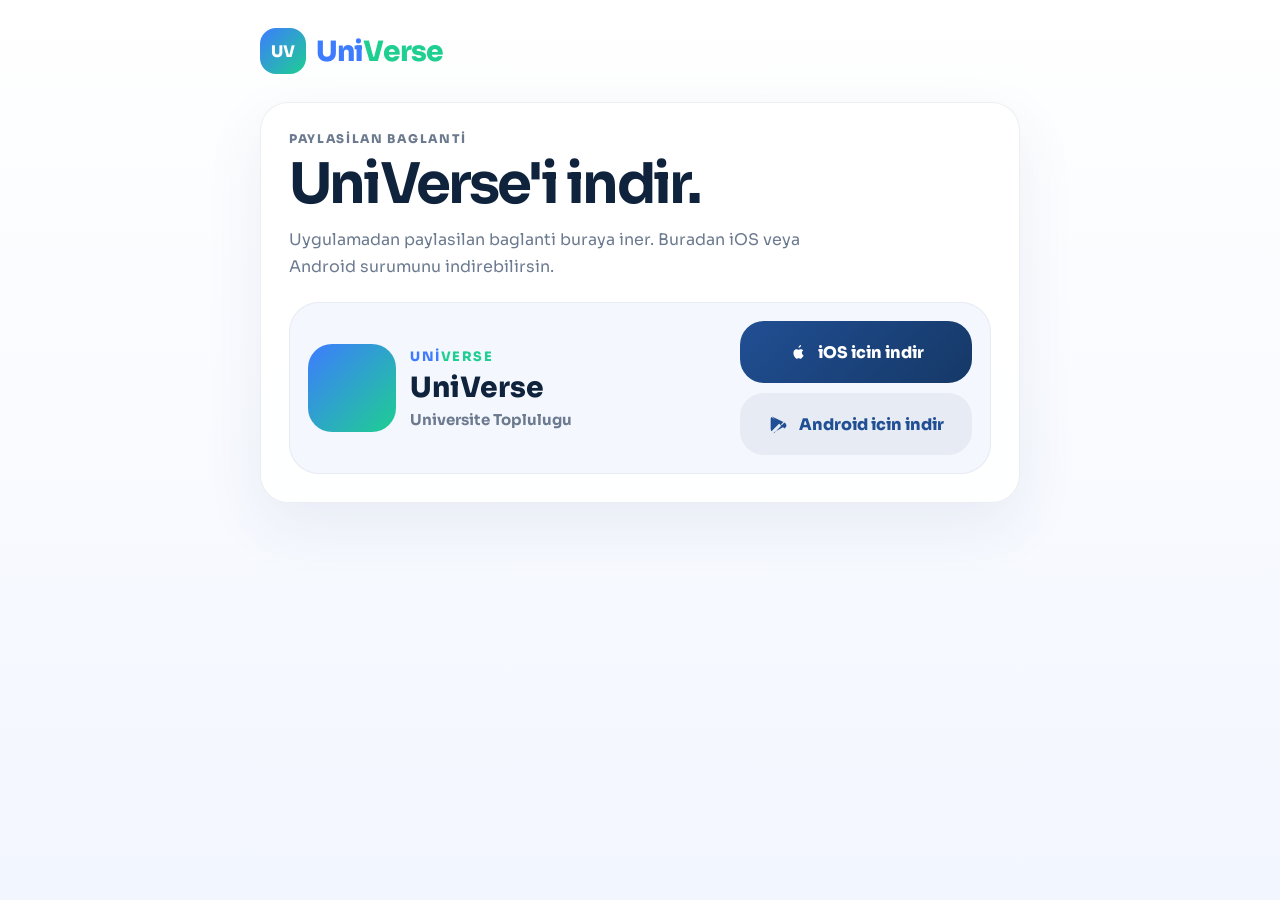
==== download/index.html @ cd4c3326 "Add download landing page" ====
<!DOCTYPE html>
<html lang="tr">
  <head>
    <meta charset="UTF-8" />
    <meta name="viewport" content="width=device-width, initial-scale=1.0" />
    <title>UniVerse | iOS ve Android</title>
    <meta
      name="description"
      content="UniVerse iOS ve Android indirme sayfasi. Uygulamadan paylasilan sabit baglanti bu sayfaya iner."
    />
    <meta property="og:title" content="UniVerse | Universite Toplulugu" />
    <meta
      property="og:description"
      content="UniVerse iOS veya Android surumunu indir."
    />
    <meta property="og:type" content="website" />
    <meta property="og:url" content="https://cayankuzu.github.io/uniVerse_web/download/" />
    <link rel="preconnect" href="https://fonts.googleapis.com" />
    <link rel="preconnect" href="https://fonts.gstatic.com" crossorigin />
    <link
      href="https://fonts.googleapis.com/css2?family=Sora:wght@400;500;600;700;800&display=swap"
      rel="stylesheet"
    />
    <style>
      :root {
        --blue: #3d7cff;
        --green: #1ecf91;
        --ink: #10233d;
        --muted: #6c7a8f;
        --line: rgba(19, 39, 68, 0.08);
        --card: #f4f7fd;
        --bg: linear-gradient(180deg, #ffffff 0%, #f2f6ff 100%);
      }

      * {
        box-sizing: border-box;
      }

      body {
        margin: 0;
        min-height: 100vh;
        font-family: "Sora", sans-serif;
        color: var(--ink);
        background: var(--bg);
      }

      .shell {
        width: min(calc(100% - 32px), 760px);
        margin: 0 auto;
        padding: 28px 0 48px;
      }

      .brand {
        display: inline-flex;
        align-items: center;
        gap: 10px;
        margin-bottom: 28px;
        color: inherit;
        text-decoration: none;
      }

      .brand-badge {
        width: 46px;
        height: 46px;
        border-radius: 16px;
        background: linear-gradient(135deg, var(--blue), var(--green));
        color: #fff;
        display: grid;
        place-items: center;
        font-weight: 800;
      }

      .brand-text {
        font-size: 28px;
        font-weight: 800;
        letter-spacing: -0.03em;
      }

      .brand-text .uni {
        color: var(--blue);
      }

      .brand-text .verse {
        color: var(--green);
      }

      .hero {
        display: grid;
        gap: 22px;
      }

      .panel {
        border-radius: 28px;
        background: rgba(255, 255, 255, 0.84);
        border: 1px solid var(--line);
        box-shadow: 0 22px 60px rgba(36, 67, 119, 0.08);
      }

      .intro {
        padding: 28px;
      }

      .eyebrow {
        margin: 0 0 10px;
        font-size: 12px;
        font-weight: 800;
        letter-spacing: 0.14em;
        text-transform: uppercase;
        color: var(--muted);
      }

      h1 {
        margin: 0;
        font-size: clamp(34px, 7vw, 56px);
        line-height: 1;
        letter-spacing: -0.05em;
      }

      .lead {
        margin: 14px 0 0;
        max-width: 34rem;
        color: var(--muted);
        line-height: 1.7;
      }

      .link-card {
        margin-top: 22px;
        display: flex;
        align-items: center;
        gap: 14px;
        padding: 18px;
        border-radius: 30px;
        background: var(--card);
        border: 1px solid rgba(19, 39, 68, 0.06);
      }

      .cover {
        width: 88px;
        height: 88px;
        border-radius: 24px;
        background: linear-gradient(135deg, var(--blue), var(--green));
        flex: 0 0 auto;
      }

      .card-copy {
        flex: 1;
        min-width: 0;
      }

      .card-brand {
        margin: 0 0 8px;
        font-size: 13px;
        font-weight: 800;
        letter-spacing: 0.12em;
        text-transform: uppercase;
      }

      .card-brand .uni {
        color: var(--blue);
      }

      .card-brand .verse {
        color: var(--green);
      }

      .card-title {
        margin: 0;
        font-size: 28px;
        font-weight: 800;
        line-height: 1.05;
        overflow: hidden;
        text-overflow: ellipsis;
        white-space: nowrap;
      }

      .card-subtitle {
        margin: 8px 0 0;
        color: var(--muted);
        font-size: 15px;
        font-weight: 700;
        overflow: hidden;
        text-overflow: ellipsis;
        white-space: nowrap;
      }

      .card-actions {
        flex: 0 0 232px;
        display: grid;
        gap: 10px;
      }

      .card-cta {
        display: inline-flex;
        align-items: center;
        justify-content: center;
        gap: 10px;
        min-height: 62px;
        padding: 18px 22px;
        border-radius: 24px;
        background: linear-gradient(135deg, #214f94, #153866);
        color: #fff;
        font-size: 16px;
        font-weight: 800;
        text-decoration: none;
      }

      .card-cta.card-cta-secondary {
        background: #e7ebf3;
        color: #214f94;
      }

      .cta-icon {
        width: 20px;
        height: 20px;
        flex: 0 0 auto;
      }

      @media (max-width: 680px) {
        .shell {
          width: min(calc(100% - 20px), 760px);
          padding-top: 20px;
        }

        .intro {
          padding: 22px;
        }

        .link-card {
          flex-wrap: wrap;
        }

        .card-actions {
          width: 100%;
          flex-basis: 100%;
        }

        .card-cta {
          width: 100%;
          text-align: center;
        }
      }

      @media (max-width: 420px) {
        .intro {
          padding: 18px;
        }

        .link-card {
          padding: 16px;
        }

        .brand-text {
          font-size: 24px;
        }

        h1 {
          font-size: clamp(30px, 10vw, 44px);
        }

        .lead {
          font-size: 15px;
        }

        .card-title {
          font-size: 24px;
        }
      }
    </style>
  </head>
  <body>
    <main class="shell">
      <a class="brand" href="../index.html" aria-label="UniVerse ana sayfa">
        <span class="brand-badge">UV</span>
        <span class="brand-text"><span class="uni">Uni</span><span class="verse">Verse</span></span>
      </a>

      <section class="hero">
        <article class="panel intro">
          <p class="eyebrow">Paylasilan baglanti</p>
          <h1>UniVerse'i indir.</h1>
          <p class="lead">
            Uygulamadan paylasilan baglanti buraya iner. Buradan iOS veya Android
            surumunu indirebilirsin.
          </p>

          <div class="link-card">
            <div class="cover" aria-hidden="true"></div>
            <div class="card-copy">
              <p class="card-brand"><span class="uni">Uni</span><span class="verse">Verse</span></p>
              <h2 class="card-title">UniVerse</h2>
              <p class="card-subtitle">Universite Toplulugu</p>
            </div>
            <div class="card-actions">
              <a
                class="card-cta"
                href="https://apps.apple.com/us/app/universe-app/id6761912452?uo=4"
                target="_blank"
                rel="noreferrer"
              >
                <svg class="cta-icon" viewBox="0 0 24 24" aria-hidden="true">
                  <path
                    fill="currentColor"
                    d="M16.64 13.02c.02 2.21 1.95 2.95 1.97 2.96-.02.05-.31 1.08-1.03 2.14-.62.91-1.28 1.82-2.29 1.84-1 .02-1.32-.59-2.46-.59s-1.5.57-2.43.61c-.97.04-1.71-.98-2.34-1.89-1.28-1.85-2.25-5.22-.94-7.49.65-1.13 1.82-1.85 3.09-1.87.96-.02 1.87.65 2.46.65.59 0 1.7-.8 2.86-.68.49.02 1.86.2 2.74 1.5-.07.04-1.64.95-1.63 2.82ZM14.87 5.94c.52-.63.88-1.51.78-2.39-.75.03-1.66.5-2.2 1.13-.48.56-.9 1.45-.79 2.3.84.06 1.68-.43 2.21-1.04Z"
                  />
                </svg>
                <span>iOS icin indir</span>
              </a>
              <a
                class="card-cta card-cta-secondary"
                href="https://play.google.com/store/apps/details?id=com.ogrencisosyalagi.app"
                target="_blank"
                rel="noreferrer"
              >
                <svg class="cta-icon" viewBox="0 0 24 24" aria-hidden="true">
                  <path
                    fill="currentColor"
                    d="M3.61 2.99 13.8 13.18l3.51-3.51L3.61 2.99Zm14.84 7.33-3.48 3.48 3.48 3.48c1.44-.79 2.43-1.98 2.43-3.48 0-1.5-.99-2.69-2.43-3.48ZM2.99 3.61A3.42 3.42 0 0 0 2 6v12c0 1.01.39 1.92 1.03 2.61l9.87-9.87L2.99 3.61Zm11.18 11.18-9.88 9.88A3.39 3.39 0 0 0 6 22l11.26-6.5-3.09-3.09Z"
                  />
                </svg>
                <span>Android icin indir</span>
              </a>
            </div>
          </div>
        </article>
      </section>
    </main>
  </body>
</html>
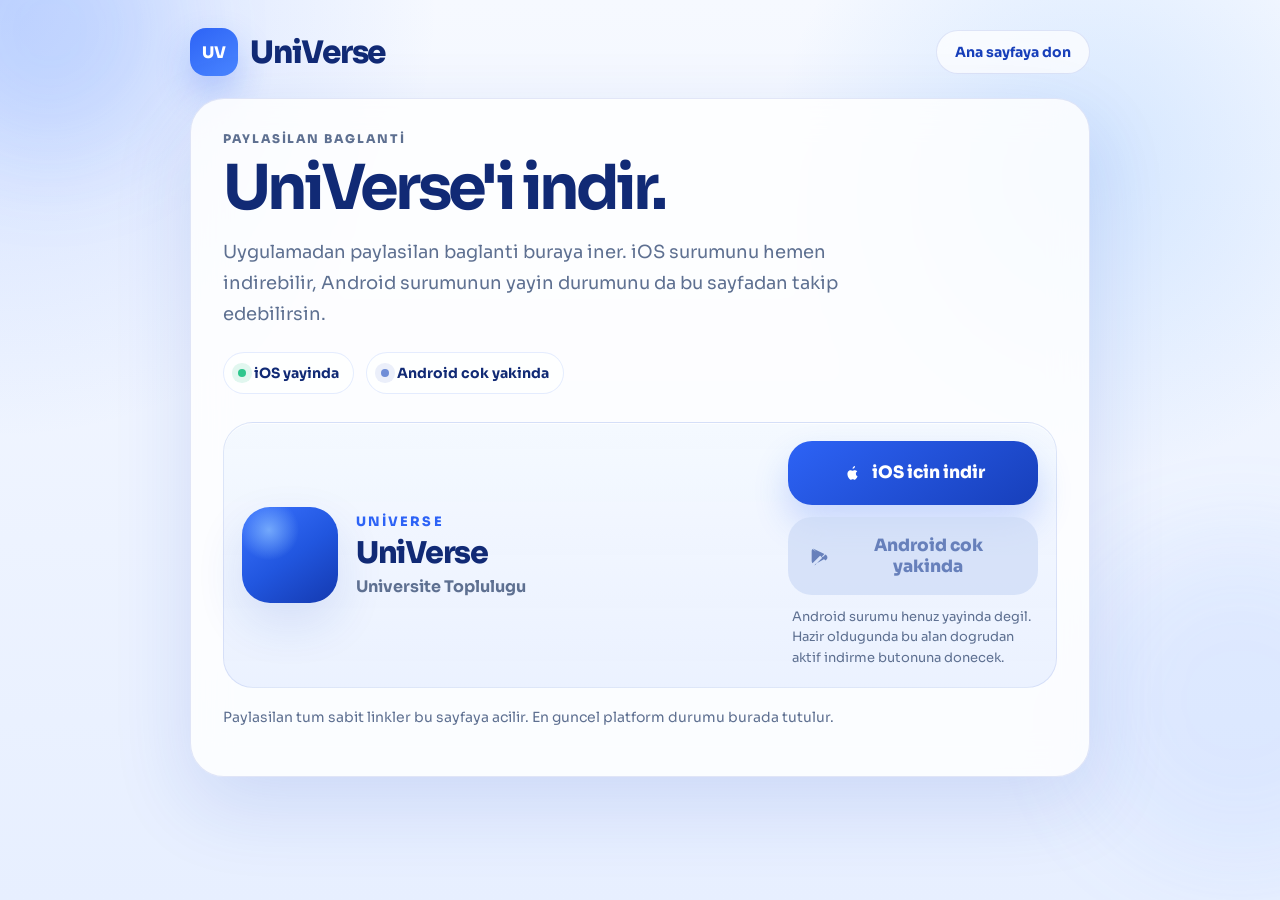
==== commit dfebeef3: "Refresh download page styling" ====
--- a/download/index.html
+++ b/download/index.html
@@ -6,12 +6,12 @@
     <title>UniVerse | iOS ve Android</title>
     <meta
       name="description"
-      content="UniVerse iOS ve Android indirme sayfasi. Uygulamadan paylasilan sabit baglanti bu sayfaya iner."
+      content="UniVerse indirme sayfasi. iOS surumunu hemen indirebilir, Android surumunun yayin bilgisini buradan takip edebilirsin."
     />
     <meta property="og:title" content="UniVerse | Universite Toplulugu" />
     <meta
       property="og:description"
-      content="UniVerse iOS veya Android surumunu indir."
+      content="UniVerse iOS surumu hazir. Android surumu cok yakinda."
     />
     <meta property="og:type" content="website" />
     <meta property="og:url" content="https://cayankuzu.github.io/uniVerse_web/download/" />
@@ -23,13 +23,20 @@
     />
     <style>
       :root {
-        --blue: #3d7cff;
-        --green: #1ecf91;
-        --ink: #10233d;
-        --muted: #6c7a8f;
-        --line: rgba(19, 39, 68, 0.08);
-        --card: #f4f7fd;
-        --bg: linear-gradient(180deg, #ffffff 0%, #f2f6ff 100%);
+        --page-top: #f6f9ff;
+        --page-bottom: #e7efff;
+        --surface: rgba(255, 255, 255, 0.82);
+        --surface-strong: #ffffff;
+        --surface-soft: #eef4ff;
+        --brand: #2d63f6;
+        --brand-strong: #173fba;
+        --brand-deep: #112a75;
+        --brand-soft: #dce8ff;
+        --text: #10244b;
+        --muted: #5e7091;
+        --line: rgba(24, 63, 186, 0.12);
+        --shadow: 0 28px 80px rgba(26, 72, 196, 0.14);
+        --shadow-soft: 0 20px 48px rgba(26, 72, 196, 0.12);
       }
 
       * {
@@ -40,105 +47,198 @@
         margin: 0;
         min-height: 100vh;
         font-family: "Sora", sans-serif;
-        color: var(--ink);
-        background: var(--bg);
+        color: var(--text);
+        background:
+          radial-gradient(circle at top left, rgba(80, 132, 255, 0.22), transparent 28%),
+          radial-gradient(circle at 85% 18%, rgba(120, 180, 255, 0.26), transparent 24%),
+          linear-gradient(180deg, var(--page-top) 0%, var(--page-bottom) 100%);
+      }
+
+      a {
+        color: inherit;
+        text-decoration: none;
+      }
+
+      .ambient {
+        position: fixed;
+        border-radius: 50%;
+        filter: blur(50px);
+        pointer-events: none;
+        opacity: 0.55;
+      }
+
+      .ambient-left {
+        top: -100px;
+        left: -80px;
+        width: 260px;
+        height: 260px;
+        background: rgba(70, 128, 255, 0.28);
+      }
+
+      .ambient-right {
+        right: -120px;
+        bottom: 40px;
+        width: 320px;
+        height: 320px;
+        background: rgba(125, 170, 255, 0.22);
       }
 
       .shell {
-        width: min(calc(100% - 32px), 760px);
+        position: relative;
+        z-index: 1;
+        width: min(calc(100% - 32px), 900px);
         margin: 0 auto;
-        padding: 28px 0 48px;
+        padding: 28px 0 52px;
+      }
+
+      .topbar {
+        display: flex;
+        align-items: center;
+        justify-content: space-between;
+        gap: 16px;
+        margin-bottom: 22px;
       }
 
       .brand {
         display: inline-flex;
         align-items: center;
-        gap: 10px;
-        margin-bottom: 28px;
-        color: inherit;
-        text-decoration: none;
+        gap: 12px;
       }
 
       .brand-badge {
-        width: 46px;
-        height: 46px;
+        width: 48px;
+        height: 48px;
         border-radius: 16px;
-        background: linear-gradient(135deg, var(--blue), var(--green));
-        color: #fff;
         display: grid;
         place-items: center;
-        font-weight: 800;
+        background: linear-gradient(145deg, var(--brand), #4a86ff);
+        color: #ffffff;
+        font-weight: 800;
+        box-shadow: 0 16px 34px rgba(45, 99, 246, 0.28);
       }
 
       .brand-text {
-        font-size: 28px;
-        font-weight: 800;
-        letter-spacing: -0.03em;
-      }
-
-      .brand-text .uni {
-        color: var(--blue);
-      }
-
-      .brand-text .verse {
-        color: var(--green);
+        color: var(--brand-deep);
+        font-size: 31px;
+        font-weight: 800;
+        letter-spacing: -0.04em;
+      }
+
+      .top-link {
+        display: inline-flex;
+        align-items: center;
+        justify-content: center;
+        min-height: 44px;
+        padding: 0 18px;
+        border-radius: 999px;
+        border: 1px solid var(--line);
+        background: rgba(255, 255, 255, 0.72);
+        color: var(--brand-strong);
+        font-size: 14px;
+        font-weight: 700;
+        backdrop-filter: blur(16px);
       }
 
       .hero {
-        display: grid;
-        gap: 22px;
-      }
-
-      .panel {
-        border-radius: 28px;
-        background: rgba(255, 255, 255, 0.84);
         border: 1px solid var(--line);
-        box-shadow: 0 22px 60px rgba(36, 67, 119, 0.08);
-      }
-
-      .intro {
-        padding: 28px;
+        border-radius: 34px;
+        background: var(--surface);
+        box-shadow: var(--shadow);
+        backdrop-filter: blur(18px);
+        overflow: hidden;
+      }
+
+      .hero-body {
+        padding: 32px;
       }
 
       .eyebrow {
-        margin: 0 0 10px;
+        margin: 0 0 12px;
+        color: var(--muted);
         font-size: 12px;
         font-weight: 800;
-        letter-spacing: 0.14em;
+        letter-spacing: 0.16em;
         text-transform: uppercase;
-        color: var(--muted);
       }
 
       h1 {
         margin: 0;
-        font-size: clamp(34px, 7vw, 56px);
-        line-height: 1;
-        letter-spacing: -0.05em;
+        max-width: 10ch;
+        color: var(--brand-deep);
+        font-size: clamp(40px, 7vw, 62px);
+        line-height: 0.98;
+        letter-spacing: -0.06em;
       }
 
       .lead {
-        margin: 14px 0 0;
-        max-width: 34rem;
+        max-width: 40rem;
+        margin: 18px 0 0;
         color: var(--muted);
-        line-height: 1.7;
-      }
-
-      .link-card {
+        font-size: 18px;
+        line-height: 1.72;
+      }
+
+      .pill-row {
+        display: flex;
+        flex-wrap: wrap;
+        gap: 12px;
         margin-top: 22px;
+      }
+
+      .pill {
+        display: inline-flex;
+        align-items: center;
+        gap: 8px;
+        padding: 11px 14px;
+        border: 1px solid rgba(45, 99, 246, 0.12);
+        border-radius: 999px;
+        background: rgba(255, 255, 255, 0.64);
+        color: var(--brand-deep);
+        font-size: 14px;
+        font-weight: 700;
+      }
+
+      .pill-live::before,
+      .pill-soon::before {
+        content: "";
+        width: 8px;
+        height: 8px;
+        border-radius: 50%;
+        flex: 0 0 auto;
+      }
+
+      .pill-live::before {
+        background: #2ec78d;
+        box-shadow: 0 0 0 6px rgba(46, 199, 141, 0.14);
+      }
+
+      .pill-soon::before {
+        background: #6f8dd7;
+        box-shadow: 0 0 0 6px rgba(111, 141, 215, 0.14);
+      }
+
+      .app-card {
         display: flex;
         align-items: center;
-        gap: 14px;
+        gap: 18px;
+        margin-top: 28px;
         padding: 18px;
+        border: 1px solid rgba(23, 63, 186, 0.1);
         border-radius: 30px;
-        background: var(--card);
-        border: 1px solid rgba(19, 39, 68, 0.06);
+        background:
+          linear-gradient(180deg, rgba(245, 249, 255, 0.96), rgba(235, 242, 255, 0.94)),
+          var(--surface-soft);
+        box-shadow: inset 0 1px 0 rgba(255, 255, 255, 0.8);
       }
 
       .cover {
-        width: 88px;
-        height: 88px;
-        border-radius: 24px;
-        background: linear-gradient(135deg, var(--blue), var(--green));
+        width: 96px;
+        height: 96px;
+        border-radius: 28px;
+        background:
+          radial-gradient(circle at 28% 24%, rgba(130, 183, 255, 0.82), transparent 30%),
+          linear-gradient(145deg, #3a72ff 0%, #2156df 52%, #1439af 100%);
+        box-shadow: var(--shadow-soft);
         flex: 0 0 auto;
       }
 
@@ -149,64 +249,60 @@
 
       .card-brand {
         margin: 0 0 8px;
+        color: var(--brand);
         font-size: 13px;
         font-weight: 800;
-        letter-spacing: 0.12em;
+        letter-spacing: 0.16em;
         text-transform: uppercase;
-      }
-
-      .card-brand .uni {
-        color: var(--blue);
-      }
-
-      .card-brand .verse {
-        color: var(--green);
       }
 
       .card-title {
         margin: 0;
-        font-size: 28px;
-        font-weight: 800;
-        line-height: 1.05;
-        overflow: hidden;
-        text-overflow: ellipsis;
-        white-space: nowrap;
+        color: var(--brand-deep);
+        font-size: 30px;
+        font-weight: 800;
+        line-height: 1.02;
+        letter-spacing: -0.05em;
       }
 
       .card-subtitle {
         margin: 8px 0 0;
         color: var(--muted);
-        font-size: 15px;
+        font-size: 16px;
         font-weight: 700;
-        overflow: hidden;
-        text-overflow: ellipsis;
-        white-space: nowrap;
       }
 
       .card-actions {
-        flex: 0 0 232px;
+        flex: 0 0 250px;
         display: grid;
-        gap: 10px;
-      }
-
-      .card-cta {
+        gap: 12px;
+      }
+
+      .card-cta,
+      .card-cta-disabled {
         display: inline-flex;
         align-items: center;
         justify-content: center;
         gap: 10px;
-        min-height: 62px;
+        min-height: 64px;
         padding: 18px 22px;
+        border: 0;
         border-radius: 24px;
-        background: linear-gradient(135deg, #214f94, #153866);
-        color: #fff;
-        font-size: 16px;
-        font-weight: 800;
-        text-decoration: none;
-      }
-
-      .card-cta.card-cta-secondary {
-        background: #e7ebf3;
-        color: #214f94;
+        font-family: inherit;
+        font-size: 17px;
+        font-weight: 800;
+      }
+
+      .card-cta {
+        background: linear-gradient(145deg, var(--brand), var(--brand-strong));
+        color: #ffffff;
+        box-shadow: 0 18px 34px rgba(45, 99, 246, 0.22);
+      }
+
+      .card-cta-disabled {
+        background: rgba(207, 220, 247, 0.74);
+        color: #6780bb;
+        cursor: not-allowed;
       }
 
       .cta-icon {
@@ -215,17 +311,44 @@
         flex: 0 0 auto;
       }
 
-      @media (max-width: 680px) {
+      .action-note {
+        margin: 0;
+        padding: 0 4px;
+        color: var(--muted);
+        font-size: 13px;
+        line-height: 1.6;
+      }
+
+      .footer-note {
+        margin-top: 18px;
+        color: var(--muted);
+        font-size: 14px;
+        line-height: 1.7;
+      }
+
+      @media (max-width: 760px) {
         .shell {
-          width: min(calc(100% - 20px), 760px);
+          width: min(calc(100% - 20px), 900px);
           padding-top: 20px;
         }
 
-        .intro {
+        .topbar {
+          flex-wrap: wrap;
+        }
+
+        .top-link {
+          width: 100%;
+        }
+
+        .hero-body {
           padding: 22px;
         }
 
-        .link-card {
+        .lead {
+          font-size: 16px;
+        }
+
+        .app-card {
           flex-wrap: wrap;
         }
 
@@ -234,66 +357,87 @@
           flex-basis: 100%;
         }
 
-        .card-cta {
+        .card-cta,
+        .card-cta-disabled {
           width: 100%;
-          text-align: center;
-        }
-      }
-
-      @media (max-width: 420px) {
-        .intro {
+        }
+      }
+
+      @media (max-width: 460px) {
+        .brand-text {
+          font-size: 27px;
+        }
+
+        h1 {
+          font-size: clamp(34px, 11vw, 46px);
+        }
+
+        .hero-body {
           padding: 18px;
         }
 
-        .link-card {
+        .app-card {
           padding: 16px;
-        }
-
-        .brand-text {
-          font-size: 24px;
-        }
-
-        h1 {
-          font-size: clamp(30px, 10vw, 44px);
-        }
-
-        .lead {
+          gap: 16px;
+        }
+
+        .cover {
+          width: 88px;
+          height: 88px;
+          border-radius: 24px;
+        }
+
+        .card-title {
+          font-size: 26px;
+        }
+
+        .card-subtitle {
           font-size: 15px;
-        }
-
-        .card-title {
-          font-size: 24px;
         }
       }
     </style>
   </head>
   <body>
+    <div class="ambient ambient-left" aria-hidden="true"></div>
+    <div class="ambient ambient-right" aria-hidden="true"></div>
+
     <main class="shell">
-      <a class="brand" href="../index.html" aria-label="UniVerse ana sayfa">
-        <span class="brand-badge">UV</span>
-        <span class="brand-text"><span class="uni">Uni</span><span class="verse">Verse</span></span>
-      </a>
+      <header class="topbar">
+        <a class="brand" href="../index.html" aria-label="UniVerse ana sayfa">
+          <span class="brand-badge">UV</span>
+          <span class="brand-text">UniVerse</span>
+        </a>
+        <a class="top-link" href="../index.html">Ana sayfaya don</a>
+      </header>
 
       <section class="hero">
-        <article class="panel intro">
+        <div class="hero-body">
           <p class="eyebrow">Paylasilan baglanti</p>
           <h1>UniVerse'i indir.</h1>
           <p class="lead">
-            Uygulamadan paylasilan baglanti buraya iner. Buradan iOS veya Android
-            surumunu indirebilirsin.
+            Uygulamadan paylasilan baglanti buraya iner. iOS surumunu hemen
+            indirebilir, Android surumunun yayin durumunu da bu sayfadan takip
+            edebilirsin.
           </p>
 
-          <div class="link-card">
+          <div class="pill-row" aria-label="Platform durumu">
+            <span class="pill pill-live">iOS yayinda</span>
+            <span class="pill pill-soon">Android cok yakinda</span>
+          </div>
+
+          <div class="app-card">
             <div class="cover" aria-hidden="true"></div>
+
             <div class="card-copy">
-              <p class="card-brand"><span class="uni">Uni</span><span class="verse">Verse</span></p>
+              <p class="card-brand">UniVerse</p>
               <h2 class="card-title">UniVerse</h2>
               <p class="card-subtitle">Universite Toplulugu</p>
             </div>
+
             <div class="card-actions">
               <a
                 class="card-cta"
-                href="https://apps.apple.com/us/app/universe-app/id6761912452?uo=4"
+                href="https://apps.apple.com/tr/app/universe-app/id6761912452?l=tr"
                 target="_blank"
                 rel="noreferrer"
               >
@@ -305,23 +449,29 @@
                 </svg>
                 <span>iOS icin indir</span>
               </a>
-              <a
-                class="card-cta card-cta-secondary"
-                href="https://play.google.com/store/apps/details?id=com.ogrencisosyalagi.app"
-                target="_blank"
-                rel="noreferrer"
-              >
+
+              <button class="card-cta-disabled" type="button" disabled>
                 <svg class="cta-icon" viewBox="0 0 24 24" aria-hidden="true">
                   <path
                     fill="currentColor"
                     d="M3.61 2.99 13.8 13.18l3.51-3.51L3.61 2.99Zm14.84 7.33-3.48 3.48 3.48 3.48c1.44-.79 2.43-1.98 2.43-3.48 0-1.5-.99-2.69-2.43-3.48ZM2.99 3.61A3.42 3.42 0 0 0 2 6v12c0 1.01.39 1.92 1.03 2.61l9.87-9.87L2.99 3.61Zm11.18 11.18-9.88 9.88A3.39 3.39 0 0 0 6 22l11.26-6.5-3.09-3.09Z"
                   />
                 </svg>
-                <span>Android icin indir</span>
-              </a>
+                <span>Android cok yakinda</span>
+              </button>
+
+              <p class="action-note">
+                Android surumu henuz yayinda degil. Hazir oldugunda bu alan
+                dogrudan aktif indirme butonuna donecek.
+              </p>
             </div>
           </div>
-        </article>
+
+          <p class="footer-note">
+            Paylasilan tum sabit linkler bu sayfaya acilir. En guncel platform
+            durumu burada tutulur.
+          </p>
+        </div>
       </section>
     </main>
   </body>
